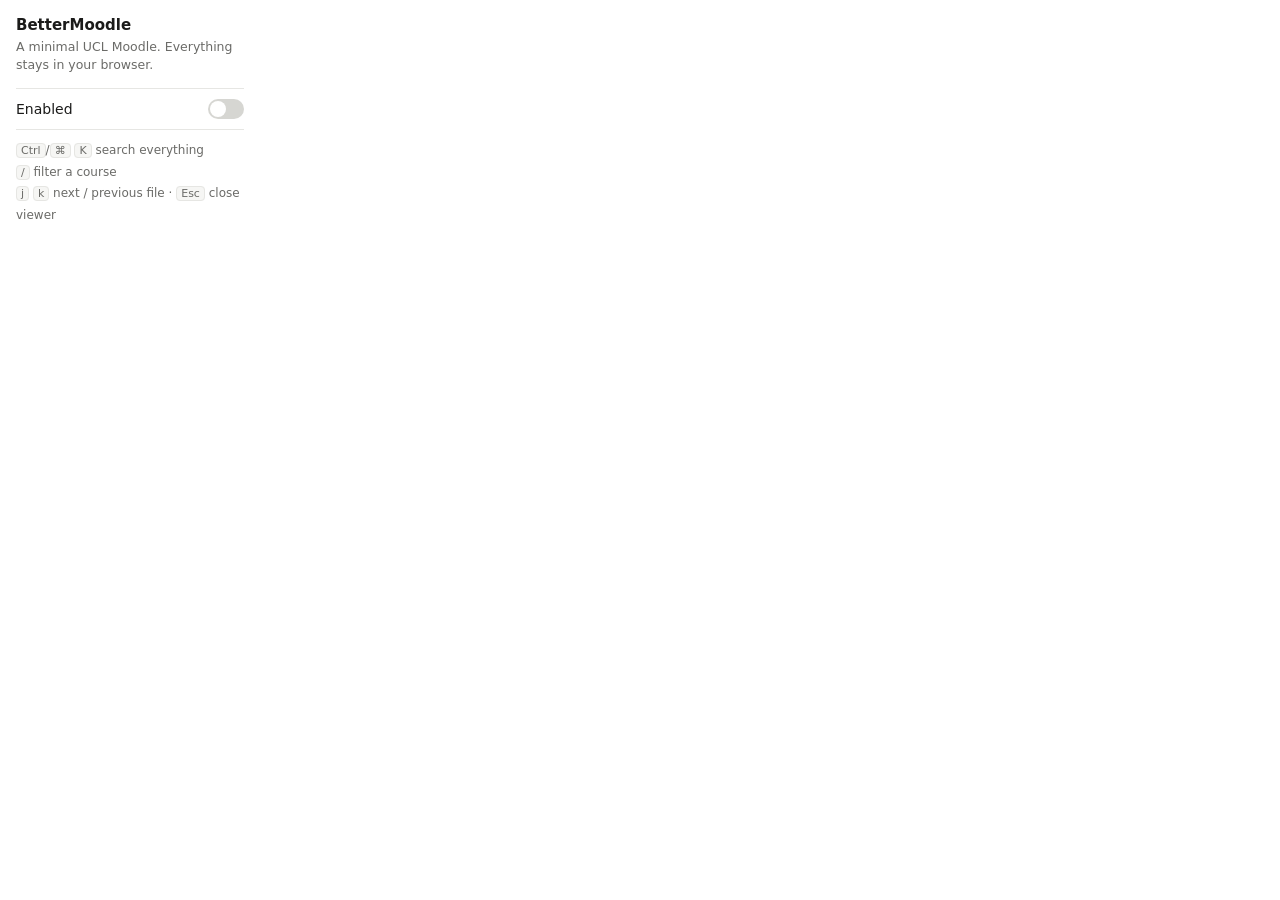
==== popup/popup.html @ 948eee9c "Add BetterMoodle v0.1 extension for UCL Moodle MV3 content-script extension that reskins moodle.ucl." ====
<!doctype html>
<html lang="en">
<head>
  <meta charset="utf-8">
  <title>BetterMoodle</title>
  <style>
    body { margin: 0; width: 260px; font: 14px system-ui, -apple-system, "Segoe UI", Roboto, sans-serif; color: #1b1b1a; background: #fff; }
    main { padding: 16px; }
    h1 { font-size: 15px; font-weight: 600; margin: 0 0 4px; }
    p { color: #6b6b68; margin: 0 0 14px; font-size: 12.5px; line-height: 1.45; }
    label { display: flex; align-items: center; justify-content: space-between; cursor: pointer; padding: 10px 0; border-top: 1px solid #e6e6e3; }
    input { appearance: none; width: 36px; height: 20px; border-radius: 999px; background: #d6d6d2; position: relative; cursor: pointer; transition: background .15s; margin: 0; }
    input::after { content: ""; position: absolute; top: 2px; left: 2px; width: 16px; height: 16px; border-radius: 50%; background: #fff; transition: transform .15s; }
    input:checked { background: #2a5bd7; }
    input:checked::after { transform: translateX(16px); }
    .keys { font-size: 12px; color: #6b6b68; border-top: 1px solid #e6e6e3; padding-top: 10px; line-height: 1.8; }
    kbd { font: 500 11px system-ui, sans-serif; border: 1px solid #e6e6e3; background: #f6f6f4; border-radius: 4px; padding: 0 4px; }
  </style>
</head>
<body>
  <main>
    <h1>BetterMoodle</h1>
    <p>A minimal UCL Moodle. Everything stays in your browser.</p>
    <label for="enabled">Enabled <input type="checkbox" id="enabled"></label>
    <div class="keys">
      <kbd>Ctrl</kbd>/<kbd>⌘</kbd> <kbd>K</kbd> search everything<br>
      <kbd>/</kbd> filter a course<br>
      <kbd>j</kbd> <kbd>k</kbd> next / previous file · <kbd>Esc</kbd> close viewer
    </div>
  </main>
  <script src="popup.js"></script>
</body>
</html>
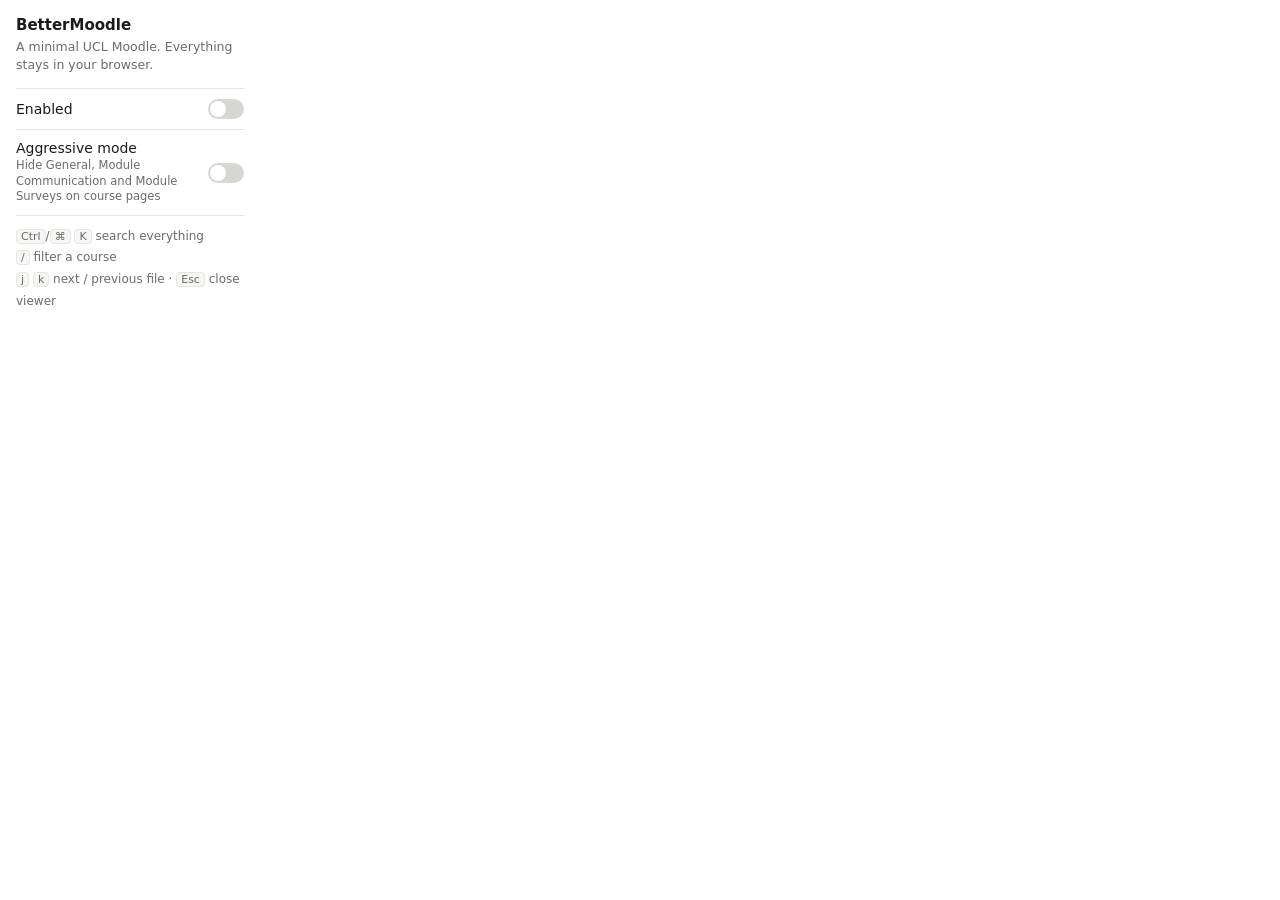
==== commit 5c253990: "Add aggressive mode to hide UCL template sections New popup setting that hides the General, Module C" ====
--- a/popup/popup.html
+++ b/popup/popup.html
@@ -9,7 +9,9 @@
     h1 { font-size: 15px; font-weight: 600; margin: 0 0 4px; }
     p { color: #6b6b68; margin: 0 0 14px; font-size: 12.5px; line-height: 1.45; }
     label { display: flex; align-items: center; justify-content: space-between; cursor: pointer; padding: 10px 0; border-top: 1px solid #e6e6e3; }
-    input { appearance: none; width: 36px; height: 20px; border-radius: 999px; background: #d6d6d2; position: relative; cursor: pointer; transition: background .15s; margin: 0; }
+    label small { display: block; color: #6b6b68; font-size: 11.5px; line-height: 1.35; margin-top: 2px; padding-right: 12px; }
+    input:disabled { opacity: .4; cursor: default; }
+    input { flex: none; appearance: none; width: 36px; height: 20px; border-radius: 999px; background: #d6d6d2; position: relative; cursor: pointer; transition: background .15s; margin: 0; }
     input::after { content: ""; position: absolute; top: 2px; left: 2px; width: 16px; height: 16px; border-radius: 50%; background: #fff; transition: transform .15s; }
     input:checked { background: #2a5bd7; }
     input:checked::after { transform: translateX(16px); }
@@ -22,6 +24,10 @@
     <h1>BetterMoodle</h1>
     <p>A minimal UCL Moodle. Everything stays in your browser.</p>
     <label for="enabled">Enabled <input type="checkbox" id="enabled"></label>
+    <label for="aggressive">
+      <span>Aggressive mode<small>Hide General, Module Communication and Module Surveys on course pages</small></span>
+      <input type="checkbox" id="aggressive">
+    </label>
     <div class="keys">
       <kbd>Ctrl</kbd>/<kbd>⌘</kbd> <kbd>K</kbd> search everything<br>
       <kbd>/</kbd> filter a course<br>
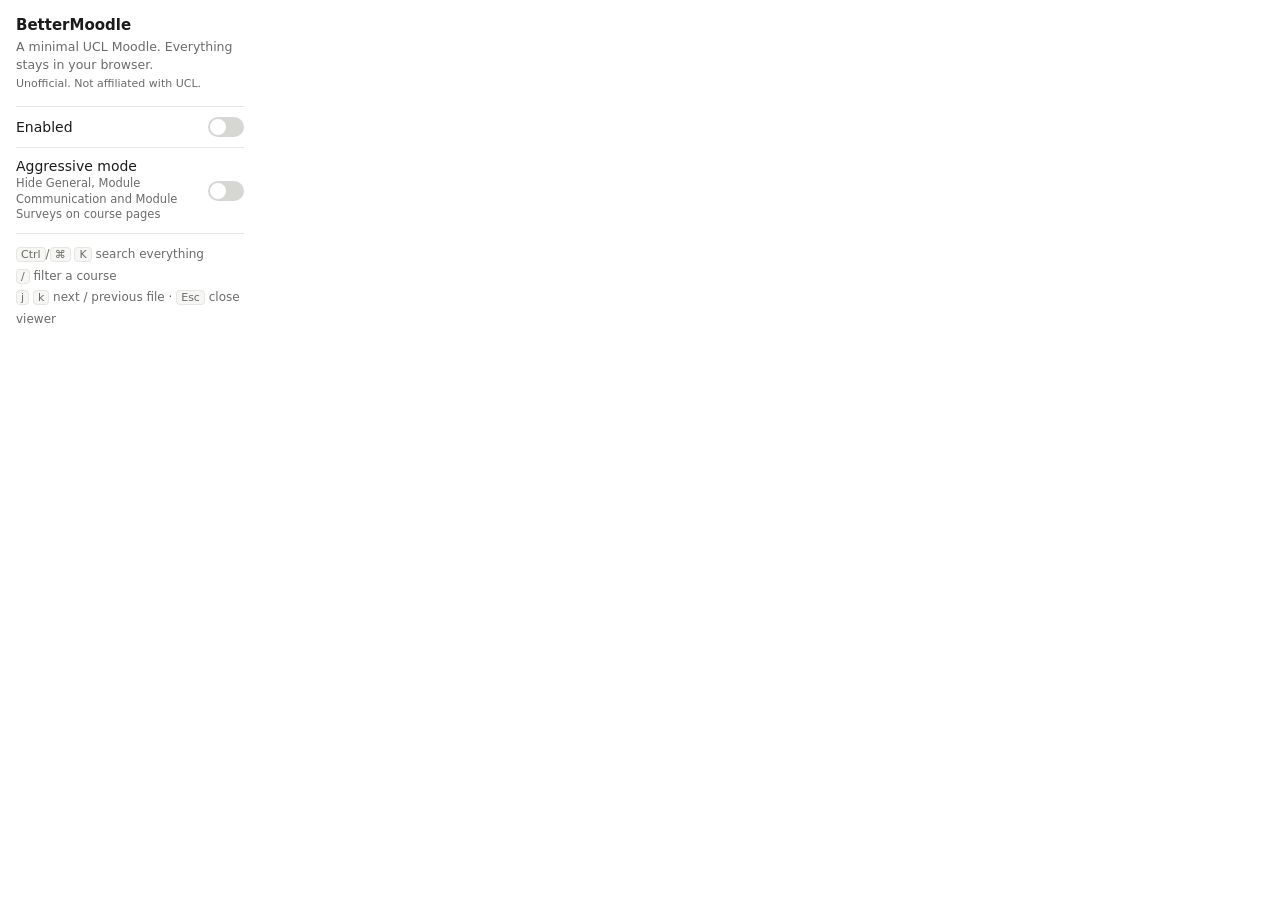
==== commit 51710583: "Prepare v0.1.1 for Chrome Web Store, Firefox Add-ons and GitHub Releases - manifest: mark as unoffic" ====
--- a/popup/popup.html
+++ b/popup/popup.html
@@ -22,7 +22,7 @@
 <body>
   <main>
     <h1>BetterMoodle</h1>
-    <p>A minimal UCL Moodle. Everything stays in your browser.</p>
+    <p>A minimal UCL Moodle. Everything stays in your browser.<br><span style="font-size:11px">Unofficial. Not affiliated with UCL.</span></p>
     <label for="enabled">Enabled <input type="checkbox" id="enabled"></label>
     <label for="aggressive">
       <span>Aggressive mode<small>Hide General, Module Communication and Module Surveys on course pages</small></span>
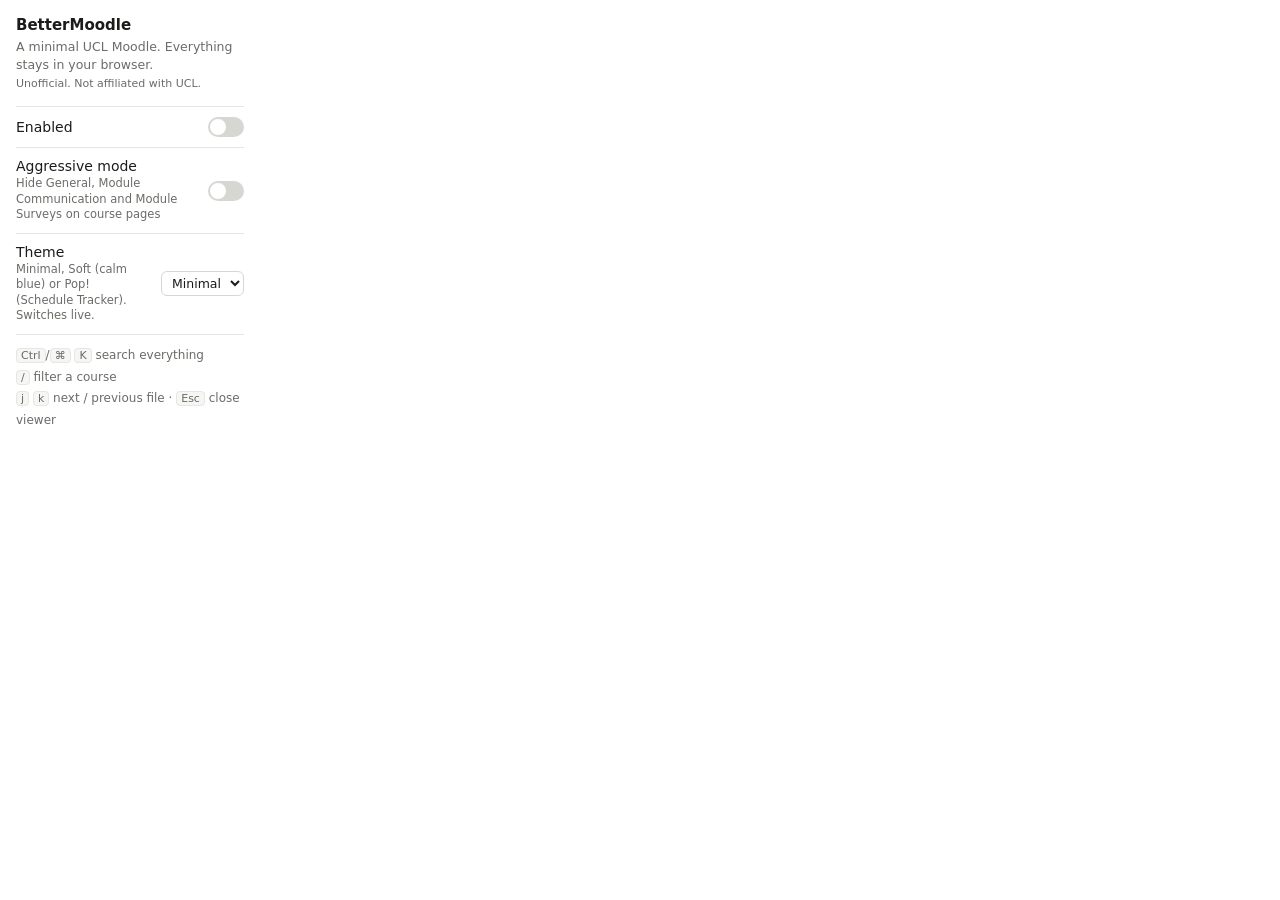
==== commit 382c1745: "Add a theme switcher with Soft and Pop! themes - Popup: a Theme dropdown (Minimal, Soft, Pop!). It s" ====
--- a/popup/popup.html
+++ b/popup/popup.html
@@ -15,6 +15,8 @@
     input::after { content: ""; position: absolute; top: 2px; left: 2px; width: 16px; height: 16px; border-radius: 50%; background: #fff; transition: transform .15s; }
     input:checked { background: #2a5bd7; }
     input:checked::after { transform: translateX(16px); }
+    select { flex: none; font: 500 12.5px system-ui, sans-serif; color: #1b1b1a; background: #fff; border: 1px solid #d6d6d2; border-radius: 6px; padding: 3px 6px; cursor: pointer; }
+    select:disabled { opacity: .4; cursor: default; }
     .keys { font-size: 12px; color: #6b6b68; border-top: 1px solid #e6e6e3; padding-top: 10px; line-height: 1.8; }
     kbd { font: 500 11px system-ui, sans-serif; border: 1px solid #e6e6e3; background: #f6f6f4; border-radius: 4px; padding: 0 4px; }
   </style>
@@ -28,6 +30,14 @@
       <span>Aggressive mode<small>Hide General, Module Communication and Module Surveys on course pages</small></span>
       <input type="checkbox" id="aggressive">
     </label>
+    <label for="theme">
+      <span>Theme<small>Minimal, Soft (calm blue) or Pop! (Schedule Tracker). Switches live.</small></span>
+      <select id="theme">
+        <option value="minimal">Minimal</option>
+        <option value="soft">Soft</option>
+        <option value="pop">Pop!</option>
+      </select>
+    </label>
     <div class="keys">
       <kbd>Ctrl</kbd>/<kbd>⌘</kbd> <kbd>K</kbd> search everything<br>
       <kbd>/</kbd> filter a course<br>
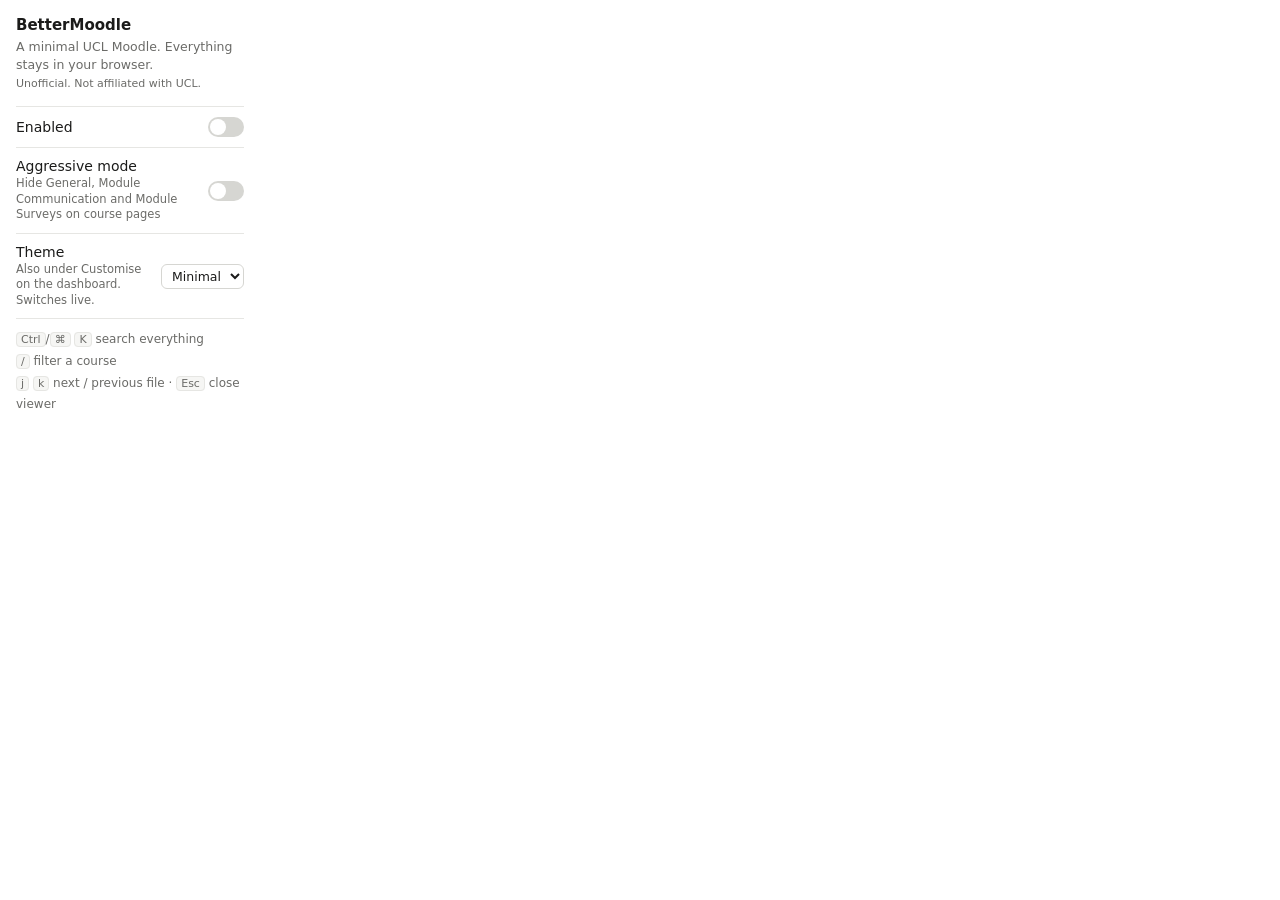
==== commit 02ff8f2c: "Dashboard: movable blocks (drag, fold, hide), Pinboard, Sage and Night themes, forum fixes" ====
--- a/popup/popup.html
+++ b/popup/popup.html
@@ -31,11 +31,13 @@
       <input type="checkbox" id="aggressive">
     </label>
     <label for="theme">
-      <span>Theme<small>Minimal, Soft (calm blue) or Pop! (Schedule Tracker). Switches live.</small></span>
+      <span>Theme<small>Also under Customise on the dashboard. Switches live.</small></span>
       <select id="theme">
         <option value="minimal">Minimal</option>
         <option value="soft">Soft</option>
+        <option value="sage">Sage</option>
         <option value="pop">Pop!</option>
+        <option value="night">Night</option>
       </select>
     </label>
     <div class="keys">
